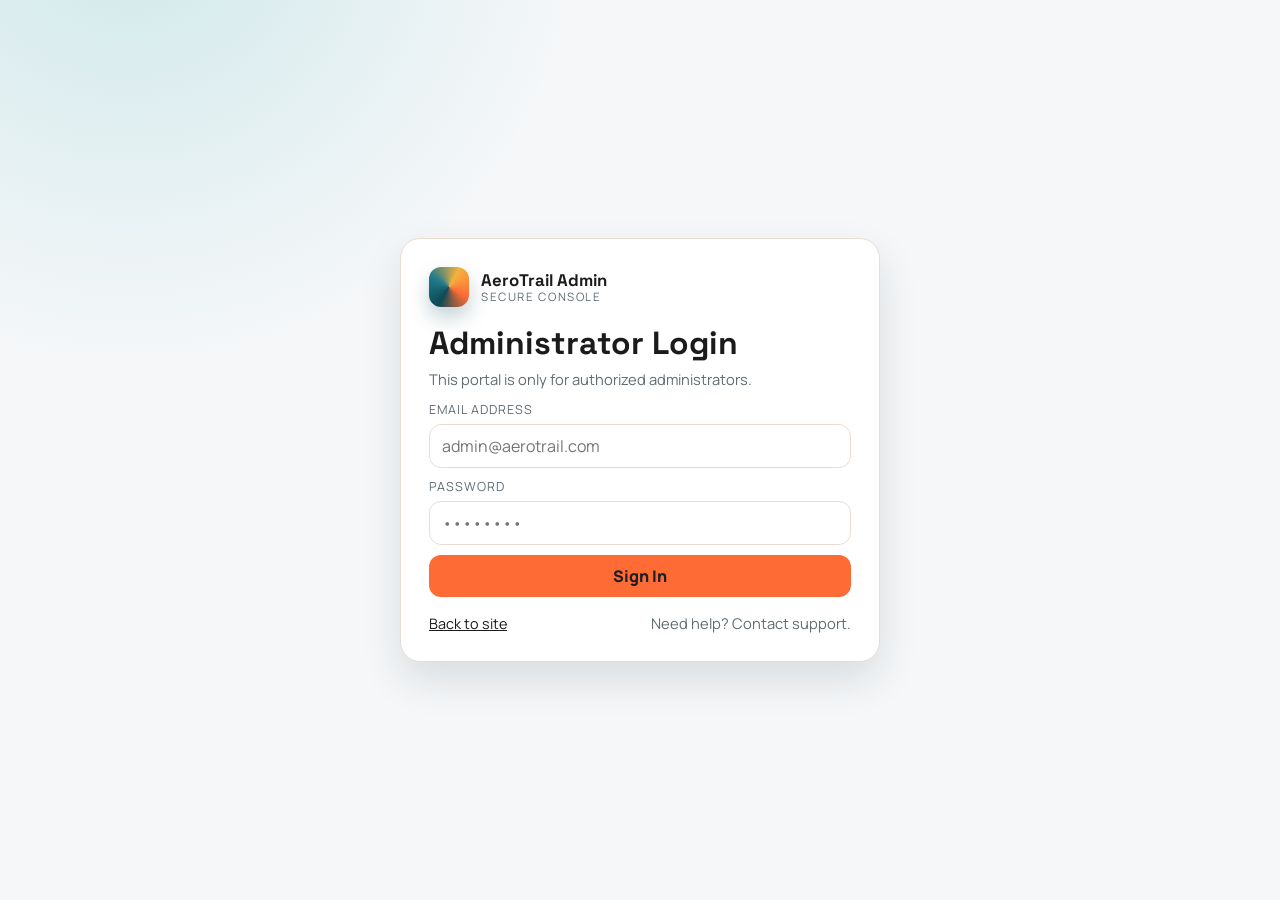
==== frontend/admin-login.html @ a99d498d "new frontend" ====
﻿<!DOCTYPE html>
<html lang="en">
<head>
  <meta charset="UTF-8" />
  <meta name="viewport" content="width=device-width, initial-scale=1.0" />
  <title>AeroTrail | Admin Login</title>
  <link rel="preconnect" href="https://fonts.googleapis.com">
  <link rel="preconnect" href="https://fonts.gstatic.com" crossorigin>
  <link href="https://fonts.googleapis.com/css2?family=Manrope:wght@400;500;700;800&family=Space+Grotesk:wght@600;700&display=swap" rel="stylesheet">
  <link rel="stylesheet" href="css/style.css" />
</head>
<body data-page="admin-login" class="admin-body">
  <div class="admin-login">
    <div class="admin-card">
      <div class="brand">
        <span class="brand-mark"></span>
        <div class="brand-text">
          <div class="brand-name">AeroTrail Admin</div>
          <div class="brand-tag">Secure Console</div>
        </div>
      </div>
      <h1>Administrator Login</h1>
      <p class="meta">This portal is only for authorized administrators.</p>
      <form id="adminLoginForm" class="admin-form">
        <label class="input-wrap">
          <span>Email Address</span>
          <input id="adminEmail" type="email" placeholder="admin@aerotrail.com" required />
        </label>
        <label class="input-wrap">
          <span>Password</span>
          <input id="adminPassword" type="password" placeholder="••••••••" required />
        </label>
        <button class="btn btn-primary" type="submit">Sign In</button>
      </form>
      <div class="admin-footer">
        <a href="index.html">Back to site</a>
        <span class="meta">Need help? Contact support.</span>
      </div>
    </div>
  </div>

  <script src="https://code.jquery.com/jquery-3.7.1.min.js"></script>
  <script src="js/data.js"></script>
  <script src="js/app.js"></script>
</body>
</html>
---- frontend/css/style.css ----
﻿:root {
  --bg: #f6f1ea;
  --surface: #ffffff;
  --ink: #1b1b1b;
  --muted: #5f6c73;
  --line: #e7ddd2;
  --brand: #0e4a54;
  --brand-2: #f4b13d;
  --accent: #ff6b35;
  --radius: 18px;
  --shadow: 0 18px 40px rgba(24, 30, 36, 0.12);
  --topbar-h: 74px;
}

* { box-sizing: border-box; margin: 0; padding: 0; }

body {
  font-family: 'Manrope', sans-serif;
  color: var(--ink);
  background:
    radial-gradient(circle at 10% -10%, #f8dcc2, transparent 30%),
    radial-gradient(circle at 90% 0%, #cfe8ea, transparent 32%),
    linear-gradient(180deg, #fffaf4 0%, var(--bg) 60%);
}

.admin-body {
  background: radial-gradient(circle at 10% -10%, #cfe8ea, transparent 30%), #f5f7f9;
}

a { color: inherit; }

.topbar {
  position: fixed;
  top: 0;
  left: 0;
  right: 0;
  height: var(--topbar-h);
  display: flex;
  align-items: center;
  justify-content: space-between;
  padding: 0 20px;
  border-bottom: 1px solid rgba(231, 221, 210, 0.7);
  background: rgba(255, 255, 255, 0.92);
  backdrop-filter: blur(14px);
  z-index: 30;
}

.brand {
  display: flex;
  align-items: center;
  gap: 12px;
}

.brand-mark {
  width: 40px;
  height: 40px;
  border-radius: 12px;
  background: conic-gradient(from 210deg, #0e4a54, #1f7a8c, #f4b13d, #ff6b35, #0e4a54);
  box-shadow: 0 10px 20px rgba(14, 74, 84, 0.25);
}

.brand-text { display: flex; flex-direction: column; line-height: 1; }
.brand-name { font-family: 'Space Grotesk', sans-serif; font-weight: 700; font-size: 1.05rem; }
.brand-tag {
  font-size: 0.72rem;
  color: var(--muted);
  letter-spacing: 0.14em;
  text-transform: uppercase;
  margin-top: 2px;
}

.top-links {
  display: flex;
  gap: 10px;
}

.top-links a {
  text-decoration: none;
  color: var(--muted);
  font-weight: 600;
  padding: 8px 12px;
  border-radius: 999px;
}

.top-links a.active,
.top-links a:hover {
  color: var(--brand);
  background: rgba(14, 74, 84, 0.08);
}

.top-actions {
  display: flex;
  align-items: center;
  gap: 10px;
}

.layout {
  min-height: 100vh;
  padding-top: var(--topbar-h);
}

.admin-login {
  min-height: 100vh;
  display: grid;
  place-items: center;
  padding: 24px;
}

.admin-card {
  width: min(480px, 100%);
  background: #fff;
  border-radius: 20px;
  padding: 28px;
  box-shadow: var(--shadow);
  border: 1px solid var(--line);
}

.admin-card h1 { margin: 16px 0 6px; font-family: 'Space Grotesk', sans-serif; }

.admin-form {
  display: grid;
  gap: 10px;
  margin-top: 12px;
}

.admin-form .input-wrap span {
  display: block;
  font-size: 0.78rem;
  text-transform: uppercase;
  letter-spacing: 0.08em;
  color: var(--muted);
  margin-bottom: 6px;
}

.admin-footer {
  margin-top: 16px;
  display: flex;
  justify-content: space-between;
  align-items: center;
  gap: 10px;
  font-size: 0.9rem;
}

.admin-topbar {
  display: flex;
  justify-content: space-between;
  align-items: center;
  padding: 16px 24px;
  border-bottom: 1px solid var(--line);
  background: #fff;
  position: sticky;
  top: 0;
  z-index: 30;
}

.admin-shell {
  display: grid;
  grid-template-columns: 220px 1fr;
  gap: 16px;
  padding: 16px 24px 40px;
}

.admin-nav {
  position: sticky;
  top: 90px;
  align-self: start;
  background: #fff;
  border: 1px solid var(--line);
  border-radius: 16px;
  padding: 12px;
  display: grid;
  gap: 8px;
}

.admin-link {
  text-decoration: none;
  color: var(--muted);
  font-weight: 700;
  padding: 8px 10px;
  border-radius: 10px;
}

.admin-link:hover { background: #f6efe6; color: var(--brand); }

.admin-content { display: grid; gap: 20px; }

.admin-section { scroll-margin-top: 100px; }

.admin-grid {
  display: grid;
  grid-template-columns: repeat(auto-fit, minmax(200px, 1fr));
  gap: 12px;
}

.admin-split {
  display: grid;
  grid-template-columns: 0.9fr 1.1fr;
  gap: 12px;
}

.admin-inline {
  display: flex;
  gap: 10px;
  flex-wrap: wrap;
}

.content {
  padding: 28px;
}

.footer {
  margin-top: 32px;
  padding: 32px;
  color: #d7e5e5;
  background: #0d1f22;
}

.footer-grid {
  display: grid;
  grid-template-columns: 2fr 1fr 1fr 1fr;
  gap: 18px;
}

.footer h4 {
  font-family: 'Space Grotesk', sans-serif;
  margin-bottom: 10px;
}

.footer a { text-decoration: none; color: inherit; display: block; margin: 6px 0; }

.footer-bottom {
  margin-top: 16px;
  border-top: 1px solid rgba(255, 255, 255, 0.12);
  padding-top: 12px;
  font-size: 0.85rem;
  color: #b9c7c7;
}

.page-head {
  display: flex;
  justify-content: space-between;
  align-items: end;
  gap: 16px;
  margin-bottom: 16px;
}

.page-head p { color: var(--muted); }

.hero {
  padding: 28px;
  border-radius: var(--radius);
  background: linear-gradient(120deg, #0d3f4a 0%, #1f7a8c 55%, #f4b13d 140%);
  color: #fff7ec;
  box-shadow: var(--shadow);
  display: grid;
  grid-template-columns: 1.05fr 0.95fr;
  gap: 20px;
  position: relative;
  overflow: hidden;
}

.hero::after {
  content: '';
  position: absolute;
  right: -120px;
  top: -120px;
  width: 320px;
  height: 320px;
  border-radius: 50%;
  background: radial-gradient(circle, rgba(255, 255, 255, 0.35), transparent 70%);
}

.hero h1 {
  font-family: 'Space Grotesk', sans-serif;
  margin: 10px 0;
  font-size: clamp(2rem, 3.6vw, 3rem);
}

.hero-copy { position: relative; z-index: 1; }

.hero .lead { color: #f7efe7; max-width: 520px; }

.eyebrow {
  text-transform: uppercase;
  letter-spacing: 0.2em;
  font-size: 0.72rem;
  color: #ffe9c4;
}

.hero-card { position: relative; z-index: 1; }

.tab-row {
  display: flex;
  flex-wrap: wrap;
  gap: 8px;
  margin-bottom: 12px;
}

.tab-btn {
  border: 1px solid rgba(255, 255, 255, 0.4);
  background: rgba(255, 255, 255, 0.08);
  color: #fff;
  border-radius: 999px;
  padding: 6px 12px;
  font-weight: 700;
  cursor: pointer;
}

.tab-btn.active {
  background: #fff;
  color: #14323a;
  border-color: transparent;
}

.search-card {
  background: #fff;
  color: var(--ink);
  border-radius: 16px;
  padding: 16px;
  box-shadow: var(--shadow);
}

.search-grid {
  display: grid;
  grid-template-columns: repeat(2, minmax(0, 1fr));
  gap: 12px;
}

.search-grid .full { grid-column: 1 / -1; }

.input-wrap label {
  display: block;
  font-size: 0.78rem;
  text-transform: uppercase;
  letter-spacing: 0.08em;
  color: var(--muted);
  margin-bottom: 6px;
}

input,
select,
button { font: inherit; }

input,
select {
  width: 100%;
  border: 1px solid var(--line);
  border-radius: 12px;
  padding: 10px 12px;
  background: #fff;
}

.search-actions {
  display: flex;
  gap: 10px;
  margin-top: 12px;
}

.chip-row {
  display: flex;
  flex-wrap: wrap;
  gap: 8px;
  margin-top: 12px;
}

.chip {
  background: rgba(255, 255, 255, 0.16);
  color: #fff;
  border: 1px solid rgba(255, 255, 255, 0.25);
  padding: 6px 12px;
  border-radius: 999px;
  font-size: 0.85rem;
}

.section { margin-top: 30px; }
.section { scroll-margin-top: 90px; }

.section-head {
  display: flex;
  justify-content: space-between;
  align-items: end;
  gap: 12px;
  margin-bottom: 16px;
}

.section-head p { color: var(--muted); }

.section-title {
  font-family: 'Space Grotesk', sans-serif;
  font-size: 1.4rem;
}

.panel,
.table-wrap,
.card,
.review-item,
.hub-card,
.deal-card,
.destination-card,
.stat-card {
  background: var(--surface);
  border: 1px solid var(--line);
  border-radius: var(--radius);
  box-shadow: var(--shadow);
}

.panel { padding: 16px; }

.stat-strip {
  display: grid;
  grid-template-columns: 0.9fr 1.1fr;
  gap: 14px;
  margin-top: 16px;
}

.subnav {
  margin-top: 18px;
  display: flex;
  flex-wrap: wrap;
  gap: 10px;
  background: #fff7ee;
  border: 1px solid var(--line);
  padding: 10px 12px;
  border-radius: 999px;
}

.subnav-link {
  text-decoration: none;
  color: var(--brand);
  font-weight: 700;
  padding: 6px 12px;
  border-radius: 999px;
  background: #fff;
  border: 1px solid rgba(14, 74, 84, 0.15);
}

.subnav-link:hover { background: #f6efe6; }

.stat-card h3 { margin-bottom: 8px; }

.kpi-grid {
  display: grid;
  grid-template-columns: repeat(auto-fit, minmax(180px, 1fr));
  gap: 12px;
}

.service-grid {
  display: grid;
  grid-template-columns: repeat(auto-fit, minmax(220px, 1fr));
  gap: 12px;
}

.service-card {
  padding: 16px;
  border-radius: 16px;
  border: 1px solid var(--line);
  background: #fffdf8;
  box-shadow: var(--shadow);
}

.kpi {
  padding: 16px;
  background: linear-gradient(135deg, #fff7ea, #ffffff);
  border-radius: 16px;
  border: 1px solid var(--line);
}

.kpi strong { font-size: 1.6rem; }

.deal-grid {
  display: grid;
  grid-template-columns: repeat(auto-fit, minmax(230px, 1fr));
  gap: 14px;
}

.deal-card { overflow: hidden; }
.deal-card { cursor: pointer; transition: transform 0.2s ease; }
.deal-card:hover { transform: translateY(-2px); }

.deal-card .media {
  height: 140px;
  background: linear-gradient(135deg, #d4f1f4, #fef3d6);
  background-size: cover;
  background-position: center;
}

.deal-card .deal-body { padding: 12px; }

.deal-meta { color: var(--muted); font-size: 0.9rem; }

.destination-grid {
  display: grid;
  grid-template-columns: repeat(auto-fit, minmax(210px, 1fr));
  gap: 14px;
}

.destination-card { overflow: hidden; }
.destination-card { cursor: pointer; transition: transform 0.2s ease; }
.destination-card:hover { transform: translateY(-2px); }

.destination-card .media {
  height: 120px;
  background: linear-gradient(135deg, #fde9d9, #d9f0f5);
  background-size: cover;
  background-position: center;
}

.destination-card .dest-body { padding: 12px; }

.filters,
.review-form,
.booking-form {
  display: grid;
  grid-template-columns: repeat(auto-fit, minmax(170px, 1fr));
  gap: 10px;
  margin-bottom: 12px;
}

.btn {
  border: none;
  border-radius: 12px;
  padding: 10px 14px;
  font-weight: 800;
  cursor: pointer;
}

.btn-primary { background: var(--accent); color: #1d1f24; }

.btn-soft { background: #f6efe6; color: var(--brand); }

.btn-ghost { background: transparent; color: var(--brand); border: 1px solid rgba(14, 74, 84, 0.3); }

.package-grid {
  display: grid;
  grid-template-columns: repeat(auto-fit, minmax(250px, 1fr));
  gap: 14px;
}

.action-grid {
  display: grid;
  grid-template-columns: repeat(auto-fit, minmax(280px, 1fr));
  gap: 14px;
  margin-top: 20px;
}

.card { overflow: hidden; }
.card img { width: 100%; height: 160px; object-fit: cover; }
.card-body { padding: 12px; }
.card h3 { margin-bottom: 6px; }
.meta { color: var(--muted); font-size: 0.92rem; }
.price { margin: 9px 0; font-weight: 800; font-size: 1.1rem; }

.itinerary {
  display: grid;
  gap: 16px;
}

.itinerary-head {
  display: flex;
  justify-content: space-between;
  align-items: end;
  gap: 16px;
}

.itinerary-head .meta { max-width: 520px; }

.itinerary-body {
  display: grid;
  grid-template-columns: repeat(auto-fit, minmax(320px, 1fr));
  gap: 16px;
}

.itinerary-form {
  display: grid;
  gap: 12px;
}

.itinerary-form .row {
  display: grid;
  grid-template-columns: repeat(2, minmax(0, 1fr));
  gap: 10px;
}

.itinerary-form .row.full { grid-column: 1 / -1; }

.itinerary-form .btn { width: fit-content; }

.check-row {
  display: flex;
  flex-wrap: wrap;
  gap: 8px;
}

.check-pill {
  display: flex;
  gap: 8px;
  align-items: center;
  background: #f6f2ea;
  border: 1px solid var(--line);
  border-radius: 999px;
  padding: 6px 12px;
  font-size: 0.85rem;
}

.itinerary-output {
  display: grid;
  gap: 12px;
}

.itinerary-summary {
  padding-bottom: 8px;
  border-bottom: 1px solid var(--line);
}

.itinerary-days {
  display: grid;
  grid-template-columns: repeat(auto-fit, minmax(200px, 1fr));
  gap: 12px;
}

.itinerary-day {
  padding: 12px;
  border-radius: 12px;
  border: 1px solid var(--line);
  background: #fffdf9;
}

.table-wrap { overflow: auto; }

table { width: 100%; border-collapse: collapse; }

th, td {
  text-align: left;
  padding: 11px;
  border-bottom: 1px solid var(--line);
}

th { background: #f7efe6; }

.badge {
  display: inline-block;
  padding: 4px 10px;
  border-radius: 999px;
  font-size: 0.82rem;
  font-weight: 700;
}

.badge.confirmed,
.badge.paid { background: #daf9e7; color: #0d5f35; }

.badge.pending { background: #fff2cb; color: #946200; }

.badge.cancelled,
.badge.failed { background: #ffdfe0; color: #972127; }

.review-item,
.hub-card { padding: 14px; }

.review-list,
.hub-grid {
  display: grid;
  grid-template-columns: repeat(auto-fit, minmax(220px, 1fr));
  gap: 12px;
}

.hub-card ul { list-style: none; margin-top: 8px; }
.hub-card li { padding: 6px 0; border-bottom: 1px dashed var(--line); font-size: 0.92rem; }

.modal {
  position: fixed;
  inset: 0;
  display: grid;
  place-items: center;
  background: rgba(8, 19, 30, 0.5);
  z-index: 40;
}

.modal.hidden { display: none; }

.modal-content {
  width: min(700px, calc(100% - 30px));
  background: #fff;
  border-radius: 16px;
  padding: 16px;
  position: relative;
}

.close-btn {
  position: absolute;
  top: 10px;
  right: 10px;
  width: 30px;
  height: 30px;
  border: 1px solid var(--line);
  border-radius: 999px;
  background: #fff;
  cursor: pointer;
}

.toast {
  position: fixed;
  right: 20px;
  bottom: 24px;
  background: #0d1f22;
  color: #fff;
  padding: 10px 14px;
  border-radius: 12px;
  box-shadow: var(--shadow);
  opacity: 0;
  transform: translateY(10px);
  transition: all 0.2s ease;
  z-index: 60;
}

.toast.show {
  opacity: 1;
  transform: translateY(0);
}

@media (max-width: 1100px) {
  .hero { grid-template-columns: 1fr; }
  .stat-strip { grid-template-columns: 1fr; }
  .itinerary { grid-template-columns: 1fr; }
  .admin-shell { grid-template-columns: 1fr; }
  .admin-nav { position: relative; top: 0; }
  .admin-split { grid-template-columns: 1fr; }
}

@media (max-width: 900px) {
  .top-links { display: none; }
  .content { padding: 20px; }
  .footer-grid { grid-template-columns: 1fr 1fr; }
  .search-grid { grid-template-columns: 1fr; }
  .itinerary-form .row { grid-template-columns: 1fr; }
}
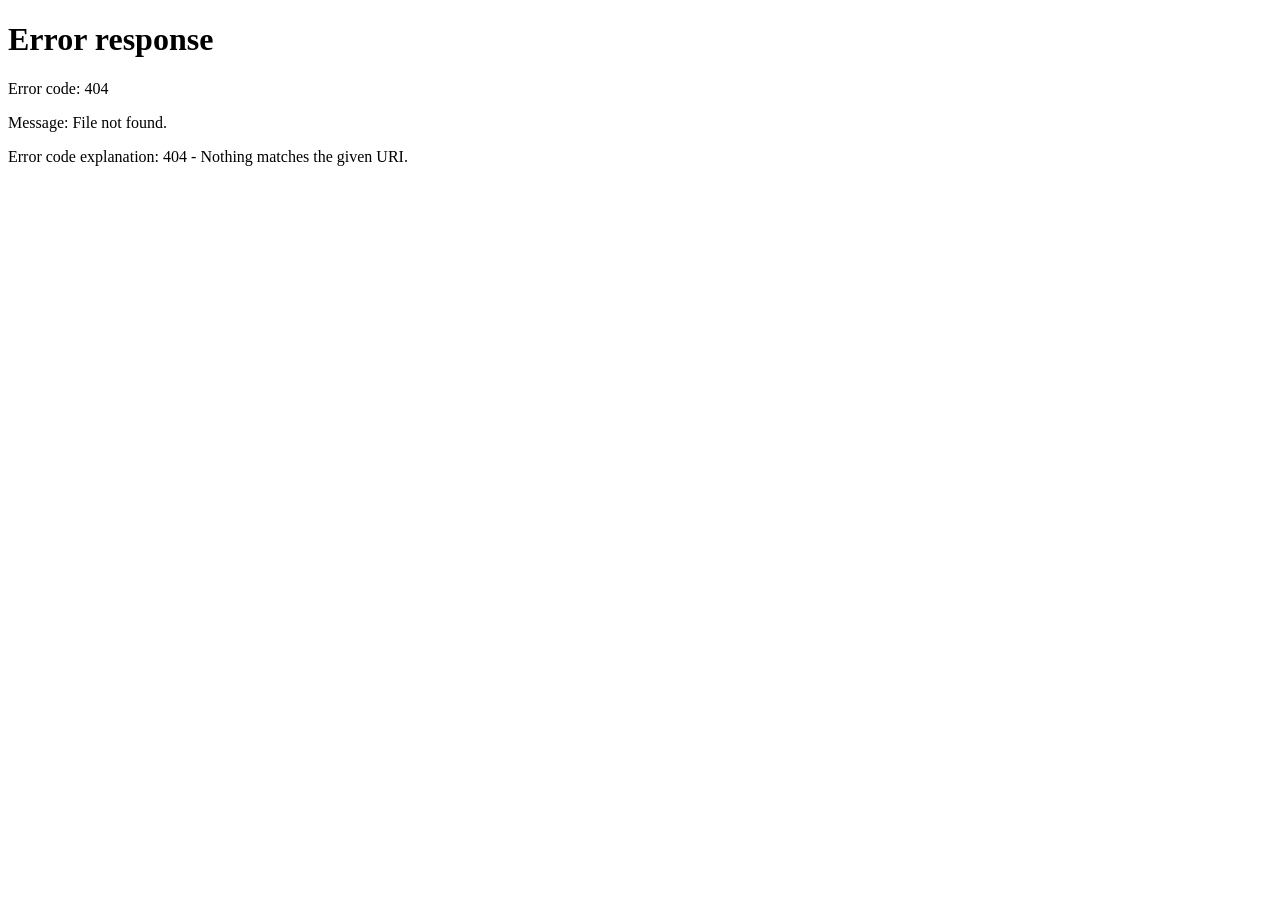
==== commit b1640bc8: "aaj ka kaam" ====
--- a/frontend/admin-login.html
+++ b/frontend/admin-login.html
@@ -1,46 +1,17 @@
-﻿<!DOCTYPE html>
+<!DOCTYPE html>
 <html lang="en">
 <head>
   <meta charset="UTF-8" />
   <meta name="viewport" content="width=device-width, initial-scale=1.0" />
-  <title>AeroTrail | Admin Login</title>
-  <link rel="preconnect" href="https://fonts.googleapis.com">
-  <link rel="preconnect" href="https://fonts.gstatic.com" crossorigin>
-  <link href="https://fonts.googleapis.com/css2?family=Manrope:wght@400;500;700;800&family=Space+Grotesk:wght@600;700&display=swap" rel="stylesheet">
-  <link rel="stylesheet" href="css/style.css" />
+  <title>Redirecting...</title>
 </head>
-<body data-page="admin-login" class="admin-body">
-  <div class="admin-login">
-    <div class="admin-card">
-      <div class="brand">
-        <span class="brand-mark"></span>
-        <div class="brand-text">
-          <div class="brand-name">AeroTrail Admin</div>
-          <div class="brand-tag">Secure Console</div>
-        </div>
-      </div>
-      <h1>Administrator Login</h1>
-      <p class="meta">This portal is only for authorized administrators.</p>
-      <form id="adminLoginForm" class="admin-form">
-        <label class="input-wrap">
-          <span>Email Address</span>
-          <input id="adminEmail" type="email" placeholder="admin@aerotrail.com" required />
-        </label>
-        <label class="input-wrap">
-          <span>Password</span>
-          <input id="adminPassword" type="password" placeholder="••••••••" required />
-        </label>
-        <button class="btn btn-primary" type="submit">Sign In</button>
-      </form>
-      <div class="admin-footer">
-        <a href="index.html">Back to site</a>
-        <span class="meta">Need help? Contact support.</span>
-      </div>
-    </div>
-  </div>
-
-  <script src="https://code.jquery.com/jquery-3.7.1.min.js"></script>
-  <script src="js/data.js"></script>
-  <script src="js/app.js"></script>
+<body>
+<p>Redirecting to the live admin login...</p>
+<script>
+(function () {
+  var base = window.location.protocol === 'file:' ? 'http://localhost:8080' : window.location.origin;
+  window.location.replace(base + '/travel-management-system/admin-login' + window.location.search + window.location.hash);
+})();
+</script>
 </body>
 </html>
